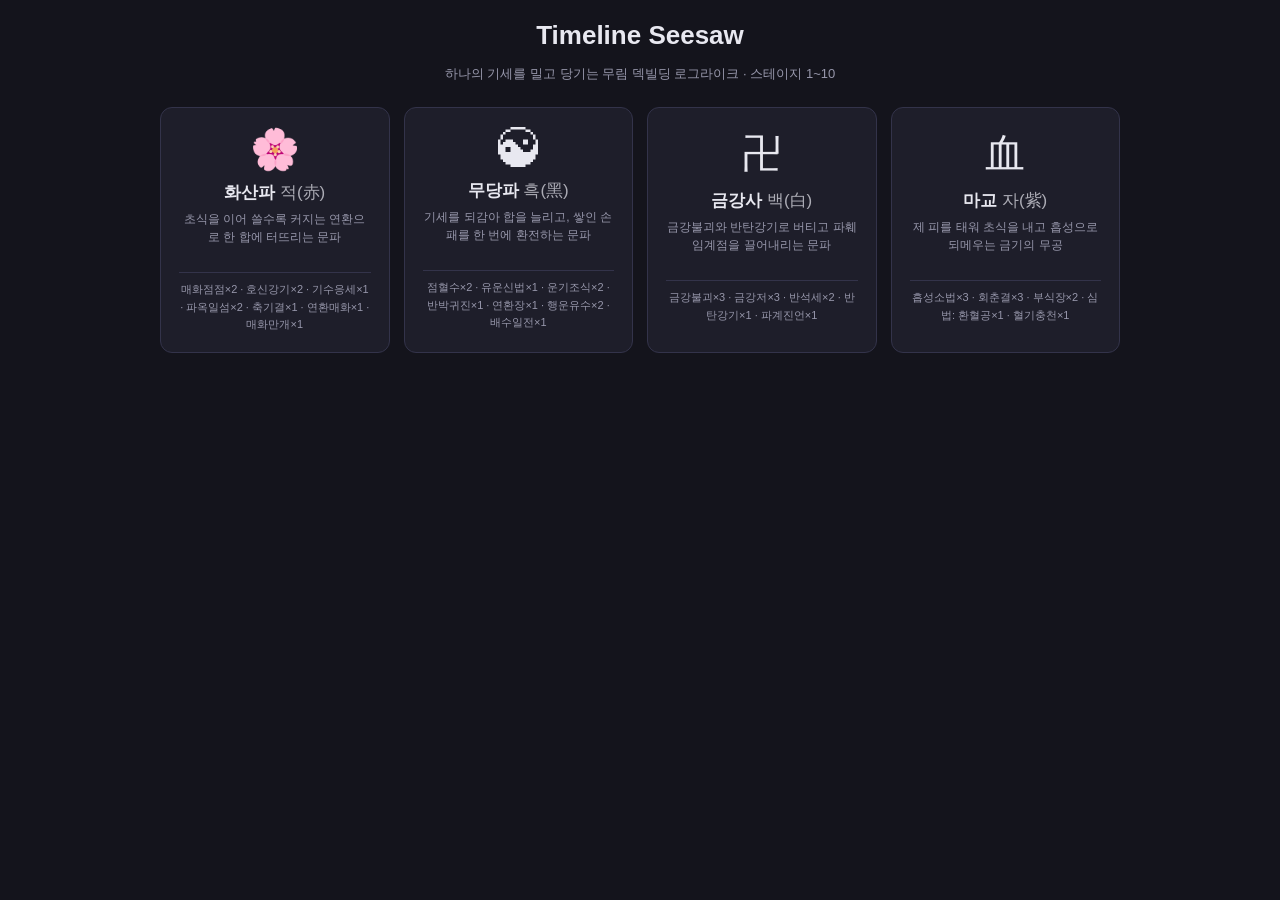
==== web-demo/index.html @ 9832339b "feat: 모바일에서 전투 화면이 한 화면에 들어오도록 375x812 실측으로 문서가 1302px이었다 — 한 화면보다 490px 넘쳤다. 전부 @media (max-width: " ====
<!doctype html>
<html lang="ko">
<head>
  <meta charset="UTF-8" />
  <meta name="viewport" content="width=device-width, initial-scale=1.0" />
  <title>Timeline Seesaw — Web Demo</title>
  <link rel="stylesheet" href="style.css" />
</head>
<body>
  <div id="app">

    <!-- ── 덱 선택 ───────────────────────────────────────────── -->
    <section class="screen" id="screen-select">
      <h1 class="title">Timeline Seesaw</h1>
      <p class="subtitle">하나의 기세를 밀고 당기는 무림 덱빌딩 로그라이크 · 스테이지 1~10</p>
      <div class="deck-grid" id="deck-grid"></div>
    </section>

    <!-- ── 신병이기 선택 ────────────────────────────────────── -->
    <section class="screen hidden" id="screen-weapon">
      <h2 class="title">신병이기(神兵利器)</h2>
      <p class="subtitle" id="weapon-sub"></p>
      <div class="weapon-grid" id="weapon-grid"></div>
      <div class="reward-actions">
        <button id="skip-weapon-btn" class="ghost-btn">맨손으로 나선다</button>
      </div>
    </section>

    <!-- ── 전투 ─────────────────────────────────────────────── -->
    <section class="screen hidden" id="screen-battle">
      <header class="battle-header">
        <div class="stage-info">
          <span class="stage-badge" id="stage-badge">STAGE 1</span>
          <span class="stage-name" id="stage-name"></span>
          <span class="node-echo" id="node-echo"></span>
        </div>
        <div class="header-right">
          <span class="turn-info"><span id="turn-count">1</span>합</span>
          <button id="restart-btn" class="ghost-btn">런 포기</button>
        </div>
      </header>

      <!-- 1:1 대전 무대 -->
      <div class="arena" id="arena">
        <div class="fighter player-side" id="player-fighter">
          <div class="fx-layer" id="player-fx"></div>
          <div class="avatar" id="player-avatar">🔥</div>
          <div class="fighter-name" id="player-name">플레이어</div>
          <div class="bar-wrap">
            <div class="bar-track"><div class="bar-fill hp player" id="player-hp-fill"></div></div>
            <div class="bar-text" id="player-hp-text">70 / 70</div>
          </div>
          <div class="weapon-strip" id="weapon-strip"></div>
          <div class="badges" id="player-badges"></div>
        </div>

        <div class="versus" id="versus">VS</div>

        <div class="fighter enemy-side" id="enemy-fighter">
          <div class="fx-layer" id="enemy-fx"></div>
          <div class="avatar" id="enemy-avatar">🗿</div>
          <div class="fighter-name" id="enemy-name">적</div>
          <div class="bar-wrap">
            <div class="bar-track"><div class="bar-fill hp enemy" id="boss-hp-fill"></div></div>
            <div class="bar-text" id="boss-hp-text">120 / 120</div>
          </div>
          <div class="badges" id="boss-badges"></div>
        </div>
      </div>

      <!-- 공유 기세 -->
      <section class="panel gauge-panel">
        <div class="gauge-track" id="gauge-track">
          <div class="gauge-cells" id="gauge-cells"></div>
          <div class="gauge-marker" id="gauge-marker"></div>
          <div class="memory-fx" id="memory-fx"></div>
        </div>
        <div class="intent-preview" id="intent-preview"></div>
        <div class="boss-skill-legend" id="boss-skill-legend"></div>
      </section>

      <section class="play-zone" id="play-zone">초식을 여기로 드래그해 사용 (클릭도 가능)</section>

      <div class="surge-meter" id="surge-meter"></div>

      <div class="combo-row">
        <span class="combo-label">연환</span>
        <div class="combo-dots" id="combo-dots"></div>
        <span class="combo-hint">초식 3장을 이으면 카드 1장 추가 드로우</span>
      </div>

      <section class="panel">
        <div class="hand-row" id="hand-row"></div>
      </section>

      <div class="controls-row">
        <div class="pile-counts" id="pile-counts"></div>
        <button id="draw-btn">숨 고르기 (기세 2 · 카드 1장)</button>
      </div>

      <details class="log-fold" id="log-fold">
        <summary class="log-summary"><span id="log-last">기록</span></summary>
        <section class="panel log-panel" id="log-panel"></section>
      </details>
    </section>

    <!-- ── 비무 전리품 ──────────────────────────────────────── -->
    <section class="screen hidden" id="screen-reward">
      <h2 class="title" id="reward-title">스테이지 클리어</h2>
      <p class="subtitle" id="reward-sub"></p>
      <h3 class="reward-heading" id="reward-heading">전리품 — 초식 하나를 거둡니다</h3>
      <div class="reward-grid" id="reward-grid"></div>
      <div class="reward-actions">
        <button id="skip-reward-btn" class="ghost-btn">거두지 않는다</button>
      </div>
    </section>

    <!-- ── 갈림길 ───────────────────────────────────────────── -->
    <section class="screen hidden" id="screen-crossroad">
      <h2 class="title">갈림길</h2>
      <p class="subtitle" id="crossroad-sub"></p>
      <div class="crossroad-grid" id="crossroad-grid"></div>
    </section>

    <!-- ── 걸음 안의 선택 ───────────────────────────────────── -->
    <section class="screen hidden" id="screen-node">
      <h2 class="title" id="node-title">걸음</h2>
      <p class="subtitle" id="node-sub"></p>
      <div class="node-body" id="node-body"></div>
    </section>

    <!-- ── 런 종료 ──────────────────────────────────────────── -->
    <section class="screen hidden" id="screen-result">
      <h2 class="title" id="result-title">런 종료</h2>
      <p class="subtitle" id="result-sub"></p>
      <button id="result-restart-btn" class="primary-btn">새 런 시작</button>
    </section>

  </div>

  <script src="data.js"></script>
  <script src="engine.js"></script>
  <script src="run.js"></script>
  <script src="ui.js"></script>
  <script>TS_UI.init();</script>
</body>
</html>
---- web-demo/style.css ----
:root {
  --bg: #14141c;
  --panel: #1e1e2a;
  --panel-border: #33334a;
  --text: #e8e8f0;
  --text-dim: #9797ab;
  --red: #e64d4d;
  --red-dim: #7a2c2c;
  --blue: #4d7de6;
  --green: #4de68a;
  --orange: #e69a4d;
  --danger: #ff4d4d;
  --break: #ffd24d;
  --gauge-p: #3a5fc4;
  --gauge-neutral: #55556b;
  --gauge-e-safe: #4d9be6;
  --gauge-e-engage: #e69a4d;
  --gauge-e-danger: #e64d4d;
  --gauge-e-break: #ffd24d;
}

* { box-sizing: border-box; }

body {
  margin: 0;
  background: var(--bg);
  color: var(--text);
  font-family: -apple-system, BlinkMacSystemFont, 'Segoe UI', sans-serif;
  min-height: 100vh;
  display: flex;
  justify-content: center;
  padding: 20px 12px;
}

#app { width: 100%; max-width: 960px; }
.screen { display: flex; flex-direction: column; gap: 14px; }
.screen.hidden { display: none; }

.title { font-size: 26px; margin: 0; text-align: center; }
.subtitle { margin: 0; text-align: center; color: var(--text-dim); font-size: 13px; }

.panel {
  background: var(--panel);
  border: 1px solid var(--panel-border);
  border-radius: 10px;
  padding: 14px 16px;
}

button {
  background: var(--panel); border: 1px solid var(--panel-border); color: var(--text);
  padding: 8px 14px; border-radius: 6px; cursor: pointer; font-size: 13px;
  font-family: inherit;
}
button:hover { border-color: var(--text-dim); }
.ghost-btn { background: transparent; color: var(--text-dim); }
.primary-btn {
  background: var(--red-dim); border-color: var(--red); font-size: 15px;
  padding: 12px 28px; align-self: center;
}

/* ── 덱 선택 ──────────────────────────────────────────────── */
.deck-grid { display: grid; grid-template-columns: repeat(auto-fit, minmax(200px, 1fr)); gap: 14px; margin-top: 10px; }
.deck-card {
  background: var(--panel); border: 1px solid var(--panel-border); border-radius: 12px;
  padding: 18px; cursor: pointer; text-align: center;
  transition: transform 0.15s ease, border-color 0.15s ease;
}
.deck-card:hover { transform: translateY(-4px); border-color: var(--text-dim); }
.deck-card .deck-icon { font-size: 40px; }
.deck-card .deck-name { font-size: 17px; font-weight: 700; margin: 8px 0 6px; }
.deck-card .deck-desc { font-size: 12px; color: var(--text-dim); line-height: 1.5; min-height: 54px; }
.deck-card .deck-list { font-size: 11px; color: var(--text-dim); border-top: 1px solid var(--panel-border); padding-top: 8px; margin-top: 8px; line-height: 1.6; }
.deck-card.RED:hover { border-color: var(--red); }
.deck-card.BLUE:hover { border-color: var(--blue); }
.deck-card.BLACK:hover { border-color: #8a8aa8; }
.deck-card.YELLOW:hover { border-color: var(--break); }

/* ── 전투 헤더 ────────────────────────────────────────────── */
.battle-header { display: flex; justify-content: space-between; align-items: center; }
.stage-info { display: flex; align-items: center; gap: 10px; }
.stage-badge {
  background: var(--red-dim); border: 1px solid var(--red); color: #fff;
  padding: 3px 10px; border-radius: 999px; font-size: 12px; font-weight: 700;
}
.stage-name { font-size: 14px; color: var(--text-dim); }
.header-right { display: flex; align-items: center; gap: 12px; }
.turn-info { font-size: 13px; color: var(--text-dim); }

/* ── 1:1 대전 무대 ────────────────────────────────────────── */
.arena {
  display: grid;
  grid-template-columns: 1fr auto 1fr;
  align-items: start;
  gap: 12px;
  background: linear-gradient(180deg, #1a1a26 0%, #15151f 100%);
  border: 1px solid var(--panel-border);
  border-radius: 12px;
  padding: 18px 16px;
  position: relative;
  overflow: hidden;
}
.fighter { position: relative; display: flex; flex-direction: column; align-items: center; gap: 8px; }
.fighter .avatar {
  font-size: 56px; line-height: 1;
  filter: drop-shadow(0 4px 10px rgba(0,0,0,0.5));
  transition: transform 0.12s ease;
}
.enemy-side .avatar { transform: scaleX(-1); }
.fighter-name { font-size: 14px; font-weight: 600; }
.versus { align-self: center; color: var(--text-dim); font-size: 15px; font-weight: 700; letter-spacing: 1px; }

.bar-wrap { width: 100%; max-width: 240px; }
.bar-track {
  height: 14px; background: #0e0e15; border: 1px solid var(--panel-border);
  border-radius: 7px; overflow: hidden;
}
.bar-fill { height: 100%; transition: width 0.35s ease; }
.bar-fill.player { background: linear-gradient(90deg, #2c7a4d, #4de68a); }
.bar-fill.enemy { background: linear-gradient(90deg, #7a2c2c, #e64d4d); }
.bar-text { text-align: center; font-size: 12px; color: var(--text-dim); margin-top: 3px; font-variant-numeric: tabular-nums; }

/* 공격 모션 */
@keyframes lungeRight { 0% { transform: translateX(0); } 35% { transform: translateX(26px) scale(1.08); } 100% { transform: translateX(0); } }
@keyframes lungeLeft  { 0% { transform: scaleX(-1) translateX(0); } 35% { transform: scaleX(-1) translateX(26px) scale(1.08); } 100% { transform: scaleX(-1) translateX(0); } }
@keyframes shakeHit   { 0%,100% { transform: translateX(0); } 20% { transform: translateX(-7px); } 40% { transform: translateX(6px); } 60% { transform: translateX(-4px); } 80% { transform: translateX(3px); } }
@keyframes shakeHitFlip { 0%,100% { transform: scaleX(-1) translateX(0); } 20% { transform: scaleX(-1) translateX(-7px); } 40% { transform: scaleX(-1) translateX(6px); } 60% { transform: scaleX(-1) translateX(-4px); } 80% { transform: scaleX(-1) translateX(3px); } }
@keyframes buffPulse  { 0%,100% { transform: scale(1); filter: drop-shadow(0 4px 10px rgba(0,0,0,0.5)); } 50% { transform: scale(1.14); filter: drop-shadow(0 0 18px var(--orange)); } }
@keyframes buffPulseFlip { 0%,100% { transform: scaleX(-1) scale(1); } 50% { transform: scaleX(-1) scale(1.14); filter: drop-shadow(0 0 18px var(--orange)); } }

.player-side .avatar.attacking { animation: lungeRight 0.42s ease; }
.enemy-side  .avatar.attacking { animation: lungeLeft 0.42s ease; }
.player-side .avatar.hit { animation: shakeHit 0.4s ease; }
.enemy-side  .avatar.hit { animation: shakeHitFlip 0.4s ease; }
.player-side .avatar.buffing { animation: buffPulse 0.6s ease; }
.enemy-side  .avatar.buffing { animation: buffPulseFlip 0.6s ease; }

/* 피해/회복 숫자 */
.fx-layer { position: absolute; inset: 0; pointer-events: none; z-index: 5; }
@keyframes floatUp { 0% { opacity: 0; transform: translate(-50%, 10px) scale(0.8); } 20% { opacity: 1; transform: translate(-50%, -4px) scale(1.1); } 100% { opacity: 0; transform: translate(-50%, -46px) scale(1); } }
.float-num {
  position: absolute; left: 50%; top: 26px;
  font-size: 24px; font-weight: 800; white-space: nowrap;
  animation: floatUp 1s ease forwards;
  text-shadow: 0 2px 6px rgba(0,0,0,0.8);
}
.float-num.dmg { color: var(--danger); }
.float-num.heal { color: var(--green); }
.float-num.skill { font-size: 13px; top: 2px; color: var(--orange); font-weight: 700; }

/* BREAK 연출 */
@keyframes breakFlash { 0% { opacity: 0; } 25% { opacity: 1; } 100% { opacity: 0; } }
.break-flash {
  position: absolute; inset: 0; z-index: 6; pointer-events: none;
  background: radial-gradient(circle at 50% 50%, rgba(255,210,77,0.55), transparent 65%);
  animation: breakFlash 0.75s ease forwards;
  display: flex; align-items: center; justify-content: center;
  font-size: 34px; font-weight: 900; color: var(--break); letter-spacing: 3px;
  text-shadow: 0 0 18px rgba(255,210,77,0.9);
}

/* ── 게이지 ───────────────────────────────────────────────── */
.gauge-panel { display: flex; flex-direction: column; gap: 10px; }
.gauge-track { position: relative; height: 36px; }
.gauge-cells {
  height: 100%; border-radius: 8px; overflow: hidden; display: flex;
  border: 1px solid var(--panel-border);
}
.gauge-cell {
  flex: 1; display: flex; align-items: center; justify-content: center;
  font-size: 10px; color: rgba(255,255,255,0.55);
  border-right: 1px solid rgba(0,0,0,0.25);
}
.gauge-cell:last-child { border-right: none; }
.gauge-cell.p { background: var(--gauge-p); }
.gauge-cell.neutral { background: var(--gauge-neutral); }
.gauge-cell.e-safe { background: var(--gauge-e-safe); }
.gauge-cell.e-engage { background: var(--gauge-e-engage); }
.gauge-cell.e-danger { background: var(--gauge-e-danger); }
.gauge-cell.e-break { background: var(--gauge-e-break); color: #201a00; font-weight: 700; }

.gauge-marker {
  position: absolute; top: -4px; width: 22px; height: 44px; margin-left: -11px;
  transition: left 0.4s cubic-bezier(0.22, 1, 0.36, 1);
  display: flex; align-items: center; justify-content: center; pointer-events: none;
  z-index: 3;
}
.gauge-marker::after {
  content: ''; width: 0; height: 0;
  border-left: 9px solid transparent; border-right: 9px solid transparent;
  border-top: 14px solid #fff;
  filter: drop-shadow(0 0 4px rgba(0,0,0,0.6));
}

/* 메모리가 떨어지는 연출 */
.memory-fx { position: absolute; inset: -30px 0 -10px; pointer-events: none; z-index: 2; overflow: visible; }
@keyframes memoryDrop {
  0%   { opacity: 0; transform: translate(-50%, -34px) scale(0.6); }
  25%  { opacity: 1; transform: translate(-50%, -20px) scale(1); }
  100% { opacity: 0; transform: translate(-50%, 16px) scale(0.75); }
}
.memory-orb {
  position: absolute; top: 0; width: 12px; height: 12px; border-radius: 50%;
  background: radial-gradient(circle at 35% 30%, #fff, var(--break) 55%, #a8791a);
  box-shadow: 0 0 12px rgba(255,210,77,0.85);
  animation: memoryDrop 0.75s ease forwards;
}

.intent-preview {
  font-size: 13px; padding: 8px 10px; border-radius: 6px;
  background: #14141f; border: 1px solid var(--panel-border);
}
.intent-preview.safe { color: var(--text-dim); }
.intent-preview.charge { color: var(--gauge-e-safe); }
.intent-preview.engage { color: var(--gauge-e-engage); }
.intent-preview.danger { color: var(--gauge-e-danger); }
.intent-preview.break { color: var(--break); font-weight: 700; }
.intent-preview.stunned { color: var(--text-dim); font-style: italic; }

.boss-skill-legend {
  padding-top: 8px; border-top: 1px solid var(--panel-border);
  display: flex; flex-wrap: wrap; gap: 4px 14px;
  font-size: 11px; color: var(--text-dim);
}
.boss-skill-row.locked { color: var(--danger); }

/* ── 배지 ─────────────────────────────────────────────────── */
.badges { display: flex; gap: 5px; flex-wrap: wrap; justify-content: center; }
.badge {
  font-size: 11px; padding: 2px 8px; border-radius: 999px;
  border: 1px solid var(--panel-border); color: var(--text-dim);
}
.badge.active.block { color: var(--blue); border-color: var(--blue); }
.badge.active.power { color: var(--orange); border-color: var(--orange); }
.badge.active.stun { color: var(--break); border-color: var(--break); }
.badge.active.weaken { color: var(--text-dim); border-color: var(--text-dim); background: #2a2a38; }
.badge.active.vulnerable { color: var(--danger); border-color: var(--danger); background: #3a1a1a; }

/* ── 콤보 / 손패 ──────────────────────────────────────────── */
.combo-row { display: flex; align-items: center; gap: 10px; font-size: 12px; color: var(--text-dim); }
.combo-label { font-weight: 600; color: var(--text); }
.combo-dots { display: flex; gap: 5px; }
.combo-dot {
  width: 12px; height: 12px; border-radius: 50%;
  border: 1px solid var(--panel-border); background: #0e0e15;
  transition: background 0.2s ease, border-color 0.2s ease;
}
.combo-dot.filled { background: var(--break); border-color: var(--break); }

.hand-row { display: flex; gap: 10px; flex-wrap: wrap; min-height: 132px; }
.card {
  width: 108px; height: 142px;
  background: linear-gradient(160deg, #2a1414, #1a1010);
  border: 1px solid var(--red-dim); border-radius: 10px; padding: 8px;
  display: flex; flex-direction: column; justify-content: space-between;
  cursor: grab; user-select: none;
  transition: transform 0.15s ease, box-shadow 0.15s ease;
}
.card:hover { transform: translateY(-6px); box-shadow: 0 8px 16px rgba(0,0,0,0.4); border-color: var(--red); }
.card.dragging { opacity: 0.4; }
.card.upgraded { border-color: var(--break); }
.card.BLUE { background: linear-gradient(160deg, #14202a, #101720); border-color: #2c4a7a; }
.card.BLUE:hover { border-color: var(--blue); }
.card.BLACK { background: linear-gradient(160deg, #1c1c22, #131317); border-color: #4a4a5a; }
.card.BLACK:hover { border-color: #9a9ab0; }
.card.YELLOW { background: linear-gradient(160deg, #2a2614, #1a1810); border-color: #7a6a2c; }
.card.YELLOW:hover { border-color: var(--break); }

.card-cost {
  align-self: flex-start; width: 22px; height: 22px; border-radius: 50%;
  background: var(--red); color: #fff; font-weight: 700; font-size: 12px;
  display: flex; align-items: center; justify-content: center;
}
.card.BLUE .card-cost { background: var(--blue); }
.card.BLACK .card-cost { background: #6a6a80; }
.card.YELLOW .card-cost { background: #b89a2c; }
.card-name { font-size: 13px; font-weight: 600; }
.card-desc { font-size: 10.5px; color: var(--text-dim); line-height: 1.3; }

.play-zone {
  border: 2px dashed var(--panel-border); border-radius: 10px; padding: 14px;
  text-align: center; color: var(--text-dim); font-size: 13px;
  transition: border-color 0.15s ease, color 0.15s ease, background 0.15s ease;
}
.play-zone.drag-over { border-color: var(--red); color: var(--red); background: rgba(230,77,77,0.08); }

.controls-row { display: flex; justify-content: space-between; align-items: center; }
.pile-counts { font-size: 12px; color: var(--text-dim); }

.log-panel {
  height: 130px; overflow-y: auto; font-size: 12px; color: var(--text-dim);
  display: flex; flex-direction: column; gap: 3px;
}
.log-panel div:last-child { color: var(--text); }

/* ── 보상 / 결과 ──────────────────────────────────────────── */
.reward-heading { font-size: 14px; margin: 8px 0 0; color: var(--text); }
.reward-grid { display: grid; grid-template-columns: repeat(auto-fit, minmax(150px, 1fr)); gap: 12px; }
.reward-card {
  background: var(--panel); border: 1px solid var(--panel-border); border-radius: 10px;
  padding: 14px; cursor: pointer; transition: transform 0.15s ease, border-color 0.15s ease;
}
.reward-card:hover { transform: translateY(-4px); border-color: var(--break); }
.reward-card .rc-name { font-weight: 700; font-size: 14px; margin-bottom: 6px; }
.reward-card .rc-cost { font-size: 11px; color: var(--orange); }
.reward-card .rc-desc { font-size: 12px; color: var(--text-dim); line-height: 1.4; margin-top: 6px; }

.upgrade-grid { display: flex; flex-wrap: wrap; gap: 8px; }
.upgrade-chip {
  background: var(--panel); border: 1px solid var(--panel-border); border-radius: 999px;
  padding: 6px 14px; font-size: 12px; cursor: pointer;
}
.upgrade-chip:hover { border-color: var(--break); color: var(--break); }
.reward-actions { display: flex; justify-content: center; margin-top: 6px; }
.empty-note { font-size: 12px; color: var(--text-dim); }

/* 적 개성(파훼 임계점 · 클로저 성격) 표시 — gdd/10 10-1 */
.boss-style-row {
  display: flex; flex-direction: column; gap: 2px;
  padding: 6px 8px; margin-bottom: 6px;
  border-radius: 6px;
  background: rgba(255, 255, 255, 0.06);
  border-left: 3px solid #c9a227;
  font-size: 12px;
}
.boss-style-hint { opacity: 0.72; font-size: 11px; }
.deck-color { opacity: 0.7; font-weight: 400; }

/* 몰아치기 — 한 합에 지불한 총 틈 / 파훼 임계점 (gdd/02 2-1) */
.surge-meter {
  display: flex; align-items: center; gap: 8px; flex-wrap: wrap;
  padding: 6px 10px; margin: 8px 0;
  border-radius: 6px;
  background: rgba(255, 255, 255, 0.05);
  font-size: 12px;
}
.surge-label { font-weight: 600; opacity: 0.85; }
.surge-bar {
  position: relative; flex: 0 0 160px; height: 8px;
  border-radius: 4px; overflow: hidden;
  background: rgba(255, 255, 255, 0.12);
}
.surge-fill {
  position: absolute; inset: 0 auto 0 0;
  background: linear-gradient(90deg, #c9a227, #e2574c);
  transition: width 160ms ease;
}
.surge-num { font-variant-numeric: tabular-nums; opacity: 0.9; }
.surge-hint { opacity: 0.6; font-size: 11px; }
.surge-meter.ready { background: rgba(226, 87, 76, 0.18); }
.surge-meter.ready .surge-hint { opacity: 0.95; color: #ffb3ad; }

/* 강화 선택 — 설명과 함께 무엇이 어떻게 강해지는지 (text.js가 생성) */
.upgrade-chip {
  display: flex; flex-direction: column; gap: 6px;
  padding: 10px 12px; border-radius: 8px; cursor: pointer;
  background: rgba(255, 255, 255, 0.05);
  border: 1px solid rgba(255, 255, 255, 0.12);
  transition: background 120ms ease, border-color 120ms ease;
}
.upgrade-chip:hover { background: rgba(201, 162, 39, 0.16); border-color: #c9a227; }
.uc-head { display: flex; align-items: baseline; justify-content: space-between; gap: 8px; }
.uc-name { font-weight: 600; }
.uc-cost { font-size: 11px; opacity: 0.7; white-space: nowrap; }
.uc-desc { font-size: 12px; opacity: 0.8; line-height: 1.45; }
.uc-diff { display: flex; flex-wrap: wrap; gap: 6px; }
.uc-row {
  font-size: 11px; padding: 2px 7px; border-radius: 999px;
  background: rgba(201, 162, 39, 0.18); color: #f0d98a;
  font-variant-numeric: tabular-nums;
}
.uc-row b { font-weight: 600; opacity: 0.85; margin-right: 3px; }
.uc-row i { font-style: normal; opacity: 0.65; margin: 0 2px; }

/* ── 갈림길 (gdd/13-crossroads.md) ─────────────────────────── */
.crossroad-grid { display: grid; grid-template-columns: repeat(auto-fit, minmax(200px, 1fr)); gap: 14px; }

.intel-strip {
  grid-column: 1 / -1;
  display: flex; flex-wrap: wrap; align-items: center; gap: 10px;
  padding: 10px 14px; border-radius: 8px;
  background: rgba(77, 155, 230, 0.10);
  border: 1px solid rgba(77, 155, 230, 0.28);
  font-size: 12px;
}
.intel-label {
  font-size: 11px; letter-spacing: 0.08em; color: var(--gauge-e-safe);
  text-transform: uppercase; font-weight: 700;
}
.intel-item { color: var(--text-dim); }
.intel-item b { color: var(--text); font-weight: 600; }

.crossroad-card {
  display: flex; flex-direction: column; gap: 8px;
  background: var(--panel); border: 1px solid var(--panel-border); border-radius: 12px;
  padding: 18px 16px; cursor: pointer; text-align: center;
  transition: transform 0.15s ease, border-color 0.15s ease, background 0.15s ease;
}
.crossroad-card:hover { transform: translateY(-4px); border-color: var(--break); }
.crossroad-card .cr-icon { font-size: 30px; line-height: 1; }
.crossroad-card .cr-name { font-weight: 700; font-size: 15px; }
.crossroad-card .cr-blurb { font-size: 12px; color: var(--text-dim); line-height: 1.5; }
.crossroad-card .cr-detail {
  margin-top: auto; padding-top: 8px; font-size: 11px; line-height: 1.5;
  color: var(--orange); border-top: 1px dashed var(--panel-border);
}
/* 비무대회만 다르게 보여야 한다 — 유일하게 죽을 수 있는 걸음이다 */
.crossroad-card.node-elite { border-color: var(--red-dim); }
.crossroad-card.node-elite:hover { border-color: var(--danger); }
.crossroad-card.node-elite .cr-detail { color: var(--danger); }
.crossroad-card.node-fortune .cr-detail { color: var(--break); }

/* ── 걸음 안의 선택 ────────────────────────────────────────── */
.node-body { display: flex; flex-direction: column; gap: 10px; }
.node-grid { display: grid; grid-template-columns: repeat(auto-fit, minmax(190px, 1fr)); gap: 10px; }
.node-option {
  display: flex; flex-direction: column; gap: 6px;
  padding: 12px 14px; border-radius: 10px; cursor: pointer;
  background: var(--panel); border: 1px solid var(--panel-border);
  transition: transform 0.15s ease, border-color 0.15s ease;
}
.node-option:hover { transform: translateY(-3px); border-color: var(--break); }
.node-option.disabled { opacity: 0.4; cursor: default; }
.node-option.disabled:hover { transform: none; border-color: var(--panel-border); }
.node-option .no-head { display: flex; align-items: baseline; justify-content: space-between; gap: 8px; }
.node-option .no-name { font-weight: 700; font-size: 14px; }
.node-option .no-tag {
  font-size: 10px; padding: 2px 7px; border-radius: 999px; white-space: nowrap;
  background: rgba(255, 255, 255, 0.08); color: var(--text-dim);
}
.node-option .no-cost { font-size: 11px; color: var(--orange); }
.node-option .no-desc { font-size: 12px; color: var(--text-dim); line-height: 1.5; }

/* 직전 걸음의 결과 — 전투 머리에 한 줄 */
.node-echo {
  font-size: 11px; color: var(--green);
  padding: 2px 8px; border-radius: 999px;
  background: rgba(77, 230, 138, 0.10);
}
.node-echo.hidden { display: none; }

/* ── 신병이기 (gdd/14-weapons.md) ──────────────────────────── */
.weapon-grid { display: grid; grid-template-columns: repeat(auto-fit, minmax(180px, 1fr)); gap: 12px; }
.weapon-card {
  display: flex; flex-direction: column; gap: 6px; text-align: center;
  background: var(--panel); border: 1px solid var(--panel-border); border-radius: 12px;
  padding: 16px 14px; cursor: pointer;
  transition: transform 0.15s ease, border-color 0.15s ease;
}
.weapon-card:hover { transform: translateY(-4px); border-color: var(--break); }
.weapon-card .wc-icon { font-size: 28px; line-height: 1; }
.weapon-card .wc-name { font-weight: 700; font-size: 15px; }
.weapon-card .wc-hands { font-size: 11px; color: var(--text-dim); }
.weapon-card .wc-rule {
  font-size: 12px; line-height: 1.5; color: var(--break);
  border-top: 1px dashed var(--panel-border); padding-top: 8px; margin-top: 2px;
}
.weapon-card .wc-flavor { font-size: 11px; color: var(--text-dim); font-style: italic; }

.weapon-strip { display: flex; flex-wrap: wrap; gap: 4px; justify-content: center; margin-top: 4px; }
.weapon-chip {
  font-size: 10px; padding: 2px 8px; border-radius: 999px; cursor: help;
  background: rgba(255, 210, 77, 0.12); border: 1px solid rgba(255, 210, 77, 0.3);
  color: var(--break);
}

/* 유물 — 무기와 층이 달라 색을 나눈다 (gdd/15-relics.md) */
.relic-chip {
  font-size: 10px; padding: 2px 8px; border-radius: 999px; cursor: help;
  background: rgba(77, 155, 230, 0.12); border: 1px solid rgba(77, 155, 230, 0.35);
  color: var(--gauge-e-safe);
}
.relic-chip.spent { opacity: 0.45; text-decoration: line-through; }

.crossroad-card.node-tomb { border-color: rgba(77, 155, 230, 0.3); }
.crossroad-card.node-tomb .cr-detail { color: var(--gauge-e-safe); }

/* ══════════════════════════════════════════════════════════════
   모바일 (≤480px)
   실측: 375x812에서 문서가 1302px — 한 화면보다 490px 넘쳤다.
   가장 큰 원인은 손패였다. .hand-row가 flex-wrap이라 카드가 늘수록
   세로로 무한정 자란다(4장 2줄 294px, 7장이면 3줄 440px). 흑(무당)처럼
   패가 쌓이는 문파에서 특히 심하다.
   ══════════════════════════════════════════════════════════════ */
@media (max-width: 480px) {
  body { padding: 10px 8px; }
  .screen { gap: 8px; }
  .panel { padding: 10px; }

  /* ① 손패는 한 줄에 고정하고 가로로 넘긴다 — 장수와 무관하게 높이가
     일정해지는 것이 핵심이다. 잘린 카드가 살짝 보이게 두어 더 있다는
     것을 알린다. */
  .hand-row {
    flex-wrap: nowrap;
    overflow-x: auto;
    overflow-y: hidden;
    min-height: 0;
    gap: 6px;
    padding-bottom: 4px;
    scroll-snap-type: x proximity;
    -webkit-overflow-scrolling: touch;
  }
  .hand-row::-webkit-scrollbar { height: 3px; }
  .hand-row::-webkit-scrollbar-thumb { background: var(--panel-border); border-radius: 3px; }
  .card {
    width: 84px; height: 96px;
    flex: 0 0 auto;
    padding: 6px;
    scroll-snap-align: start;
  }
  .card-cost { width: 18px; height: 18px; font-size: 11px; }
  .card-name { font-size: 11.5px; line-height: 1.25; }
  .card-desc {
    font-size: 9.5px; line-height: 1.25;
    /* 좁은 카드에서 설명이 넘치면 카드가 아니라 줄이 깨진다 */
    overflow: hidden;
    display: -webkit-box;
    -webkit-line-clamp: 3;
    -webkit-box-orient: vertical;
  }
  /* 손가락에는 hover가 없다 — 뜬 채로 남아 겹쳐 보인다 */
  .card:hover { transform: none; box-shadow: none; }

  /* ④ 죽은 공간 정리.
     드롭존은 모바일에서 통째로 무의미하다 — HTML5 드래그 앤 드롭은
     터치에서 동작하지 않으므로 "드래그해 사용"은 되지도 않는 안내이고,
     49px을 차지한다. 탭으로 내는 길은 그대로 열려 있다. */
  .play-zone { display: none; }

  /* 힌트 문구는 규칙을 처음 배울 때만 필요하다. 매 합 읽는 정보(연환
     점, 몰아치기 수치)는 남기고 설명문만 접는다. */
  .combo-hint, .surge-hint { display: none; }
  .combo-row { gap: 8px; font-size: 11px; }
  .surge-meter { margin: 0; padding: 5px 8px; }

  /* 무대는 아바타를 줄이고 여백을 좁힌다 */
  .arena { gap: 8px; padding: 10px; }
  .fighter .avatar { font-size: 34px; }
  .fighter-name { font-size: 12px; }
}

/* ③ 접이식 참고 정보 (적 초식 목록 · 기록).
   좁은 화면에서만 접힌다 — ui.js의 foldOpen()이 폭을 보고 정한다.
   CSS로는 details의 open을 건드릴 수 없다. */
.skill-fold, .log-fold { border: none; }
.skill-fold > summary, .log-summary {
  cursor: pointer; list-style: none;
  font-size: 11px; color: var(--text-dim);
  padding: 4px 0;
}
.skill-fold > summary::-webkit-details-marker,
.log-summary::-webkit-details-marker { display: none; }
.skill-fold > summary::before, .log-summary::before {
  content: '▸ '; display: inline-block; transition: transform 0.15s ease;
}
.skill-fold[open] > summary::before, .log-fold[open] .log-summary::before {
  content: '▾ ';
}
.skill-fold > summary:hover, .log-summary:hover { color: var(--text); }
/* 접혔을 때 마지막 한 줄은 잘라서라도 보여준다 */
.log-summary {
  white-space: nowrap; overflow: hidden; text-overflow: ellipsis;
}
.log-fold[open] .log-summary { color: var(--text); }

/* ② 좁은 화면의 두 단계 탭 — 고른 카드만 펼쳐서 크게 보여준다.
   고르는 것과 내는 것을 나누면 오터치로 초식이 나가는 일이 줄고,
   작아진 카드에서 못 읽던 설명을 이때 다 보여줄 수 있다. */
@media (max-width: 480px) {
  .card.selected {
    width: 132px; height: auto; min-height: 96px;
    border-color: var(--break);
    box-shadow: 0 0 0 2px rgba(255, 210, 77, 0.35);
    z-index: 2;
  }
  .card.selected .card-name { font-size: 13px; }
  .card.selected .card-desc {
    font-size: 11px;
    -webkit-line-clamp: unset; /* 고른 카드는 설명을 자르지 않는다 */
    display: block; overflow: visible;
  }
  .card.selected::after {
    content: '한 번 더 눌러 사용';
    display: block; margin-top: 6px; padding-top: 5px;
    border-top: 1px dashed rgba(255, 210, 77, 0.4);
    font-size: 10px; color: var(--break); text-align: center;
  }
}
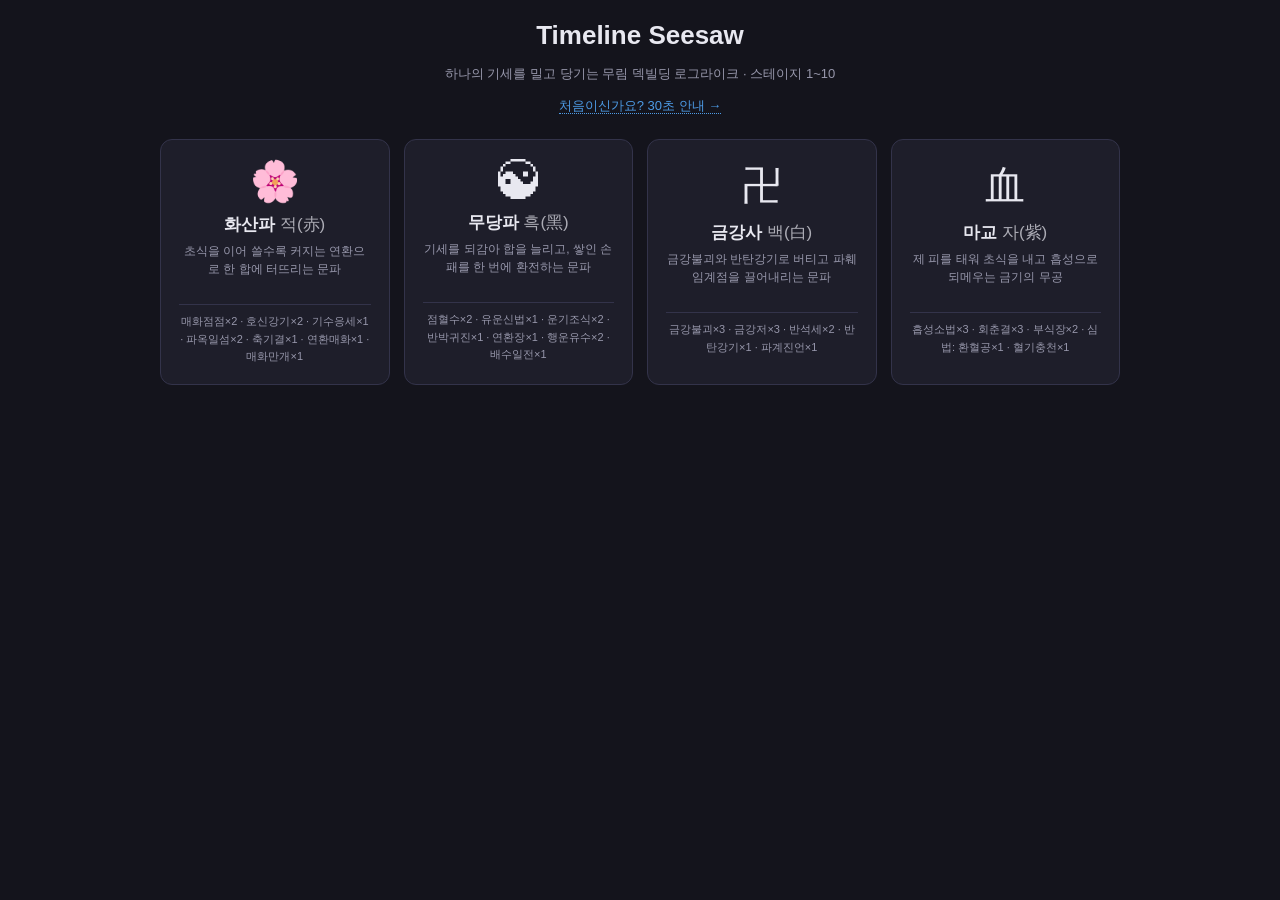
==== commit 448010dc: "feat: 안내 페이지 guide.html (C) 링크를 받아 처음 여는 사람을 위한 한 장. 시작 화면에 "처음이신가요? 30초 안내"로 걸었다.  화면 예시는 스크린샷이 아니라" ====
--- a/web-demo/index.html
+++ b/web-demo/index.html
@@ -13,6 +13,7 @@
     <section class="screen" id="screen-select">
       <h1 class="title">Timeline Seesaw</h1>
       <p class="subtitle">하나의 기세를 밀고 당기는 무림 덱빌딩 로그라이크 · 스테이지 1~10</p>
+      <p class="subtitle"><a class="guide-link" href="guide.html">처음이신가요? 30초 안내 →</a></p>
       <div class="deck-grid" id="deck-grid"></div>
     </section>
 
@@ -36,6 +37,7 @@
         </div>
         <div class="header-right">
           <span class="turn-info"><span id="turn-count">1</span>합</span>
+          <button id="rules-btn" class="ghost-btn">규칙 ?</button>
           <button id="restart-btn" class="ghost-btn">런 포기</button>
         </div>
       </header>
@@ -75,6 +77,7 @@
           <div class="gauge-marker" id="gauge-marker"></div>
           <div class="memory-fx" id="memory-fx"></div>
         </div>
+        <div class="gauge-caption" id="gauge-caption"></div>
         <div class="intent-preview" id="intent-preview"></div>
         <div class="boss-skill-legend" id="boss-skill-legend"></div>
       </section>
@@ -136,6 +139,16 @@
       <button id="result-restart-btn" class="primary-btn">새 런 시작</button>
     </section>
 
+    <!-- ── 규칙 창 ──────────────────────────────────────────── -->
+    <!-- 화면들 밖에 둔다 — screen 안에 넣으면 showScreen이 같이 숨긴다. -->
+    <div class="rules-overlay hidden" id="rules-overlay">
+      <div class="rules-box">
+        <h3 class="rules-title">규칙은 두 개뿐입니다</h3>
+        <div class="rules-body" id="rules-body"></div>
+        <button class="primary-btn" id="rules-close">알겠습니다</button>
+      </div>
+    </div>
+
   </div>
 
   <script src="data.js"></script>
--- a/web-demo/style.css
+++ b/web-demo/style.css
@@ -323,6 +323,14 @@
   font-size: 12px;
 }
 .boss-style-hint { opacity: 0.72; font-size: 11px; }
+
+/* 기세 축 아래 한 줄 — 규칙과 "지금 쓸 수 있는 틈"을 같이 말한다 */
+.gauge-caption {
+  margin-top: 6px;
+  font-size: 11.5px; line-height: 1.35;
+  color: var(--text-dim);
+  text-align: center;
+}
 .deck-color { opacity: 0.7; font-weight: 400; }
 
 /* 몰아치기 — 한 합에 지불한 총 틈 / 파훼 임계점 (gdd/02 2-1) */
@@ -347,7 +355,9 @@
 .surge-num { font-variant-numeric: tabular-nums; opacity: 0.9; }
 .surge-hint { opacity: 0.6; font-size: 11px; }
 .surge-meter.ready { background: rgba(226, 87, 76, 0.18); }
-.surge-meter.ready .surge-hint { opacity: 0.95; color: #ffb3ad; }
+/* 규칙 설명(.surge-hint)과 달리 이건 지금의 상태다 — 어느 폭에서도 숨기지
+   않는다. 파훼가 걸렸는지 모르면 선을 넘길지 말지 정할 수 없다. */
+.surge-ready { font-size: 11px; font-weight: 600; color: #ffb3ad; }
 
 /* 강화 선택 — 설명과 함께 무엇이 어떻게 강해지는지 (text.js가 생성) */
 .upgrade-chip {
@@ -527,8 +537,14 @@
   .play-zone { display: none; }
 
   /* 힌트 문구는 규칙을 처음 배울 때만 필요하다. 매 합 읽는 정보(연환
-     점, 몰아치기 수치)는 남기고 설명문만 접는다. */
+     점, 몰아치기 수치)는 남기고 설명문만 접는다. 설명은 헤더의 "규칙 ?"
+     창에 그대로 있다 — 예전에는 여기서 숨기고 대신 볼 곳이 없었다.
+     .surge-ready(파훼 걸림)는 설명이 아니라 상태라 여기 없다. */
   .combo-hint, .surge-hint { display: none; }
+  /* 아래 몰아치기 바와 같은 숫자를 두 번 말하던 줄. 이 한 줄을 접어
+     기세 캡션의 높이를 만든다 (한 화면 유지). */
+  .boss-style-surge { display: none; }
+  .gauge-caption { margin-top: 4px; font-size: 11px; }
   .combo-row { gap: 8px; font-size: 11px; }
   .surge-meter { margin: 0; padding: 5px 8px; }
 
@@ -585,3 +601,52 @@
     font-size: 10px; color: var(--break); text-align: center;
   }
 }
+
+/* ── 규칙 창 ─────────────────────────────────────────────────────
+   헤더의 "규칙 ?"로 연다. 화면 높이를 한 픽셀도 쓰지 않는 게 목적이다 —
+   좁은 화면에서 설명문을 접은 대신, 볼 곳은 항상 한 번의 탭 거리에 있다. */
+.rules-overlay {
+  position: fixed; inset: 0; z-index: 60;
+  display: flex; align-items: center; justify-content: center;
+  padding: 16px;
+  background: rgba(10, 10, 16, 0.78);
+  backdrop-filter: blur(2px);
+}
+/* .hidden 단독 규칙은 없고(.screen.hidden만 있다), 있더라도 위의
+   display:flex와 명시도가 같아 뒤에 온 쪽이 이긴다. 실제로 규칙 창이
+   처음부터 열린 채로 떴다. */
+.rules-overlay.hidden { display: none; }
+.rules-box {
+  width: 100%; max-width: 520px;
+  /* 좁은 화면에서 12px이 모자라 안쪽 스크롤이 생겼다. 12px만 잘리면
+     잘린 것이 보이지 않아 "규칙은 이것뿐"이라고 읽힌다. */
+  max-height: 92vh; overflow-y: auto;
+  padding: 18px 20px 16px;
+  border-radius: 12px;
+  background: var(--panel);
+  border: 1px solid var(--panel-border);
+  box-shadow: 0 18px 48px rgba(0, 0, 0, 0.5);
+}
+.rules-title { margin: 0 0 12px; font-size: 17px; }
+.rules-sec {
+  display: flex; align-items: center; gap: 7px;
+  margin: 16px 0 6px; font-size: 13.5px; color: var(--break);
+}
+.rules-sec:first-child { margin-top: 0; }
+.rules-num {
+  flex: 0 0 auto;
+  width: 19px; height: 19px; border-radius: 50%;
+  display: inline-flex; align-items: center; justify-content: center;
+  font-size: 11px; color: var(--bg); background: var(--break);
+}
+.rules-line {
+  margin: 0 0 5px; padding-left: 2px;
+  font-size: 12.5px; line-height: 1.55; color: var(--text-dim);
+}
+.rules-line b { color: var(--text); font-weight: 600; }
+.rules-box .primary-btn { width: 100%; margin-top: 14px; }
+
+/* 안내 페이지로 가는 길. 시작 화면에만 둔다 — 전투 중에는 헤더의
+   "규칙 ?"이 같은 일을 하고, 화면을 떠나게 만들 이유가 없다. */
+.guide-link { color: var(--gauge-e-safe); text-decoration: none; border-bottom: 1px dotted; }
+.guide-link:hover { color: var(--text); }
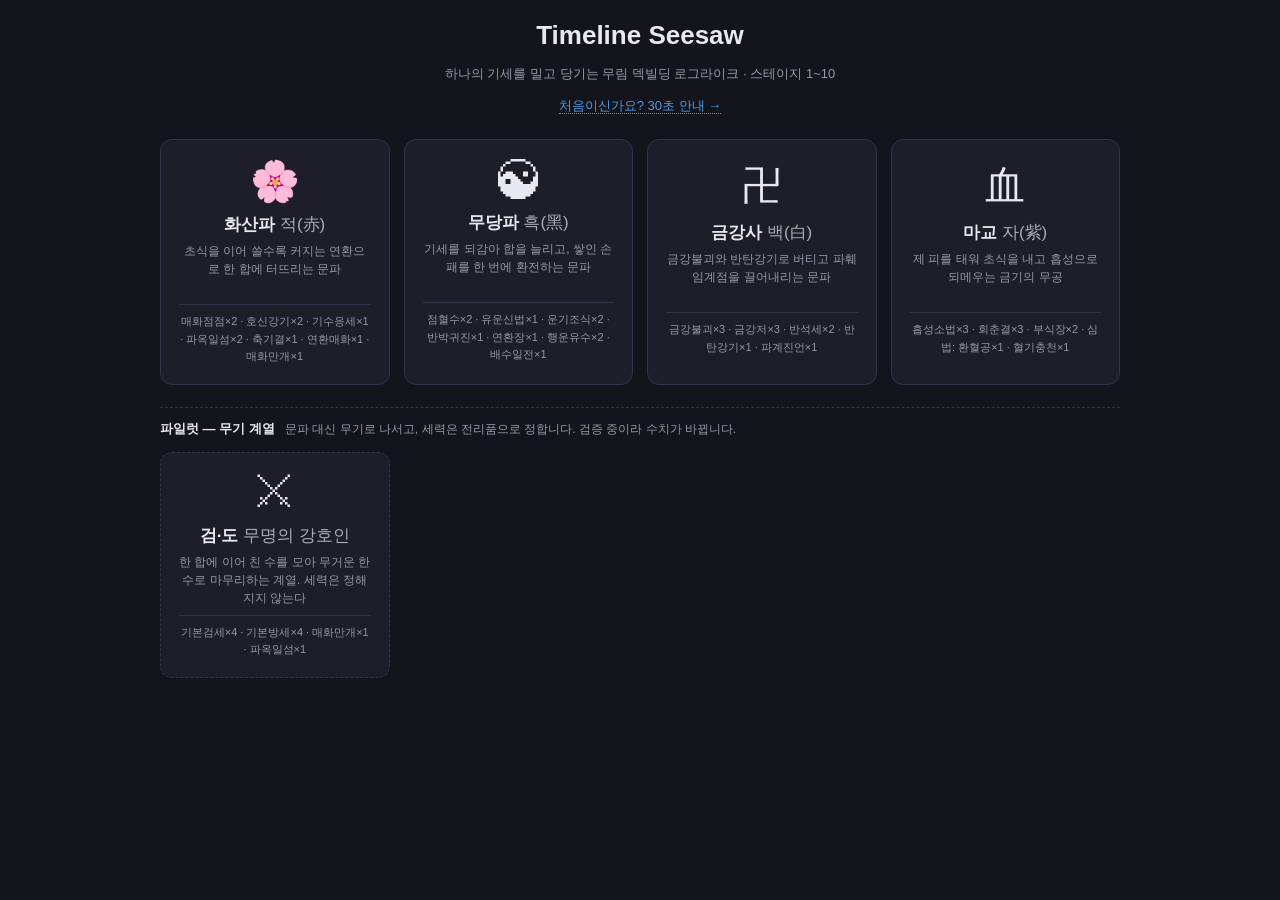
==== commit 369f2833: "feat(pilot): 무기 계열 파일럿 — 검·도 × 정파 / 마교 (ideanote/017 순서 1) 017-8 순서 1을 지금 4문파 데모와 나란히 올린다. 시작 화면에 "파" ====
--- a/web-demo/index.html
+++ b/web-demo/index.html
@@ -17,14 +17,19 @@
       <div class="deck-grid" id="deck-grid"></div>
     </section>
 
+    <!-- ── 출신 (파일럿 · ideanote/017) ─────────────────────── -->
+    <!-- ui.js의 ensureChrome()도 없으면 만든다 — 캐시된 index.html 대비 -->
+    <section class="screen hidden" id="screen-origin">
+      <h2 class="title">출신(出身)</h2>
+      <p class="subtitle" id="origin-sub"></p>
+      <div class="weapon-grid" id="origin-grid"></div>
+    </section>
+
     <!-- ── 신병이기 선택 ────────────────────────────────────── -->
     <section class="screen hidden" id="screen-weapon">
       <h2 class="title">신병이기(神兵利器)</h2>
       <p class="subtitle" id="weapon-sub"></p>
       <div class="weapon-grid" id="weapon-grid"></div>
-      <div class="reward-actions">
-        <button id="skip-weapon-btn" class="ghost-btn">맨손으로 나선다</button>
-      </div>
     </section>
 
     <!-- ── 전투 ─────────────────────────────────────────────── -->
@@ -145,9 +150,17 @@
       <div class="rules-box">
         <h3 class="rules-title">규칙은 두 개뿐입니다</h3>
         <div class="rules-body" id="rules-body"></div>
+        <details class="rules-fold" id="rules-term-fold">
+          <summary class="rules-fold-sum">용어 한 눈에</summary>
+          <dl class="rules-terms" id="rules-terms"></dl>
+        </details>
+        <button class="ghost-btn" id="rules-coach">안내 다시 보기</button>
         <button class="primary-btn" id="rules-close">알겠습니다</button>
       </div>
     </div>
+
+    <!-- 용어 풀이 말풍선. 화면들 밖에 둬야 어느 화면에서도 뜬다. -->
+    <div class="term-pop hidden" id="term-pop"></div>
 
   </div>
 
--- a/web-demo/style.css
+++ b/web-demo/style.css
@@ -459,7 +459,6 @@
 .weapon-card:hover { transform: translateY(-4px); border-color: var(--break); }
 .weapon-card .wc-icon { font-size: 28px; line-height: 1; }
 .weapon-card .wc-name { font-weight: 700; font-size: 15px; }
-.weapon-card .wc-hands { font-size: 11px; color: var(--text-dim); }
 .weapon-card .wc-rule {
   font-size: 12px; line-height: 1.5; color: var(--break);
   border-top: 1px dashed var(--panel-border); padding-top: 8px; margin-top: 2px;
@@ -650,3 +649,143 @@
    "규칙 ?"이 같은 일을 하고, 화면을 떠나게 만들 이유가 없다. */
 .guide-link { color: var(--gauge-e-safe); text-decoration: none; border-bottom: 1px dotted; }
 .guide-link:hover { color: var(--text); }
+
+/* ── 용어 점선과 말풍선 ──────────────────────────────────────────
+   설명문 안의 용어를 누르면 뜻이 뜬다. 점선은 "누를 수 있다"는 유일한
+   신호라서, 색까지 바꾸면 링크로 읽혀 화면이 떠날 것 같아진다. */
+.term {
+  border-bottom: 1px dotted currentColor;
+  cursor: help;
+}
+.term:hover { color: var(--text); }
+
+.term-pop {
+  position: fixed; z-index: 70;
+  display: flex; flex-direction: column; gap: 4px;
+  max-width: min(280px, calc(100vw - 24px));
+  padding: 9px 11px; border-radius: 8px;
+  background: #0e0e16;
+  border: 1px solid var(--panel-border);
+  box-shadow: 0 8px 24px rgba(0, 0, 0, 0.55);
+  font-size: 12px; line-height: 1.5;
+}
+.term-pop.hidden { display: none; }
+.term-pop b { color: var(--break); font-size: 12.5px; }
+.term-pop span { color: var(--text-dim); }
+
+/* 규칙 창 안의 용어 목록 — 규칙을 읽으러 온 사람이 용어까지 한 자리에서
+   본다. 기본은 접어 둔다: 규칙 두 개가 먼저 읽혀야 한다. */
+.rules-fold { margin-top: 14px; }
+.rules-fold-sum {
+  cursor: pointer; list-style: none;
+  font-size: 12.5px; color: var(--break);
+  padding: 6px 0;
+}
+.rules-fold-sum::-webkit-details-marker { display: none; }
+.rules-fold-sum::before { content: '▸ '; }
+.rules-fold[open] .rules-fold-sum::before { content: '▾ '; }
+.rules-terms { margin: 4px 0 0; }
+.rules-term {
+  display: flex; gap: 10px; padding: 6px 0;
+  border-bottom: 1px solid rgba(255, 255, 255, 0.06);
+  font-size: 12px; line-height: 1.5;
+}
+.rules-term:last-child { border-bottom: none; }
+.rules-term dt { flex: 0 0 84px; margin: 0; font-weight: 600; }
+.rules-term dd { margin: 0; color: var(--text-dim); }
+
+@media (max-width: 480px) {
+  .rules-term { flex-direction: column; gap: 1px; }
+  .rules-term dt { flex-basis: auto; }
+}
+
+/* ── 첫 합 코치마크 ──────────────────────────────────────────────
+   고리 안쪽만 밝고 바깥은 어둡게. box-shadow를 화면보다 크게 퍼뜨리면
+   구멍 뚫린 장막이 된다 — 가리킬 요소의 z-index를 건드리지 않아도 되어,
+   패널 안에 들어 있는 요소도 그대로 가리킬 수 있다. */
+.coach { position: fixed; inset: 0; z-index: 80; }
+.coach.hidden { display: none; }
+.coach-ring {
+  position: fixed;
+  border-radius: 8px;
+  border: 2px solid var(--break);
+  box-shadow: 0 0 0 9999px rgba(8, 8, 14, 0.76);
+  pointer-events: none;
+  transition: left 160ms ease, top 160ms ease, width 160ms ease, height 160ms ease;
+}
+.coach-tip {
+  position: fixed;
+  width: min(320px, calc(100vw - 20px));
+  padding: 13px 15px 12px;
+  border-radius: 10px;
+  background: var(--panel);
+  border: 1px solid var(--break);
+  box-shadow: 0 14px 38px rgba(0, 0, 0, 0.55);
+}
+.coach-step { font-size: 11px; color: var(--break); font-variant-numeric: tabular-nums; }
+.coach-text { margin: 6px 0 11px; font-size: 12.5px; line-height: 1.6; color: var(--text-dim); }
+.coach-text b { color: var(--text); font-weight: 600; }
+.coach-actions { display: flex; align-items: center; justify-content: space-between; gap: 10px; }
+.coach-actions .primary-btn { margin: 0; padding: 8px 18px; font-size: 13px; align-self: auto; }
+.coach-actions .ghost-btn { padding: 8px 10px; font-size: 12px; }
+
+/* 규칙 창의 버튼 두 개 */
+.rules-box .rules-fold + #rules-coach { margin-top: 12px; }
+#rules-coach { display: block; width: 100%; margin-top: 12px; }
+
+/* 적이 움직이는 동안. 손패를 죽여 누구 차례인지 읽히게 한다 —
+   pointer-events는 남긴다. 이때의 입력은 "남은 연출 건너뛰기"다. */
+.enemy-acting .hand-row,
+.enemy-acting #draw-btn {
+  opacity: 0.42;
+  filter: grayscale(0.5);
+  transition: opacity 180ms ease;
+}
+.enemy-acting .card:hover { transform: none; box-shadow: none; }
+
+/* 방어도가 먹은 몫. 실제로 깎인 체력 옆에 작게 붙는다 — 같은 크기로 쓰면
+   24px 두 덩어리가 되어 아바타 밖으로 삐져나간다. */
+.float-num small {
+  font-size: 12px; font-weight: 700; margin-left: 5px;
+  color: var(--text-dim); opacity: 0.9;
+}
+
+/* ── 파일럿 — 무기 계열 (ideanote/017) ──────────────────────────────
+   4문파와 나란히 보이되 섞여 보이지 않게, 줄을 따로 긋고 테두리를 점선으로. */
+.pilot-heading {
+  grid-column: 1 / -1;
+  display: flex; flex-wrap: wrap; align-items: baseline; gap: 4px 10px;
+  margin-top: 8px; padding-top: 12px; border-top: 1px dashed var(--panel-border);
+  font-size: 13px;
+}
+.pilot-heading span { color: var(--text-dim); font-size: 12px; }
+.deck-card.pilot { border-style: dashed; }
+.deck-card.BLADE:hover { border-color: #d0845a; }
+.card.BLADE { background: linear-gradient(160deg, #2a1c14, #1a1310); border-color: #7a4a2c; }
+.card.BLADE:hover { border-color: #d0845a; }
+.card.BLADE .card-cost { background: #b8643a; }
+.card.f-orthodox { box-shadow: inset 0 -3px 0 #5aa0d0; }
+.card.f-demonic { box-shadow: inset 0 -3px 0 #b04a8a; }
+.card.full { border-color: var(--break); }
+
+.origin-card.fac-orthodox:hover { border-color: #5aa0d0; }
+.origin-card.fac-demonic:hover { border-color: #b04a8a; }
+
+/* 전리품 이름표 — 희귀도는 테두리로, 세력은 칩으로 */
+.rc-tags { display: flex; flex-wrap: wrap; gap: 4px; margin-bottom: 6px; }
+.rar-chip, .fac-chip {
+  font-size: 10px; padding: 1px 6px; border-radius: 8px;
+  border: 1px solid var(--panel-border); color: var(--text-dim);
+}
+.rar-chip.rar-2 { color: #7fc3e8; border-color: #3a6a88; }
+.rar-chip.rar-3 { color: var(--break); border-color: #8a7020; }
+.rar-chip.rar-ult { color: #ffb3ad; border-color: #a04a40; }
+.fac-chip.fac-orthodox { color: #8cc8f0; border-color: #3a6a88; }
+.fac-chip.fac-demonic { color: #e090c8; border-color: #804070; }
+.reward-card.rar-2 { border-color: #3a6a88; }
+.reward-card.rar-3 { border-color: #8a7020; }
+.reward-card.rar-ult { border-color: #a04a40; box-shadow: 0 0 0 1px #a04a40 inset; }
+.rc-ult {
+  margin-top: 8px; padding-top: 6px; border-top: 1px dashed var(--panel-border);
+  font-size: 11px; line-height: 1.5; color: var(--text-dim);
+}
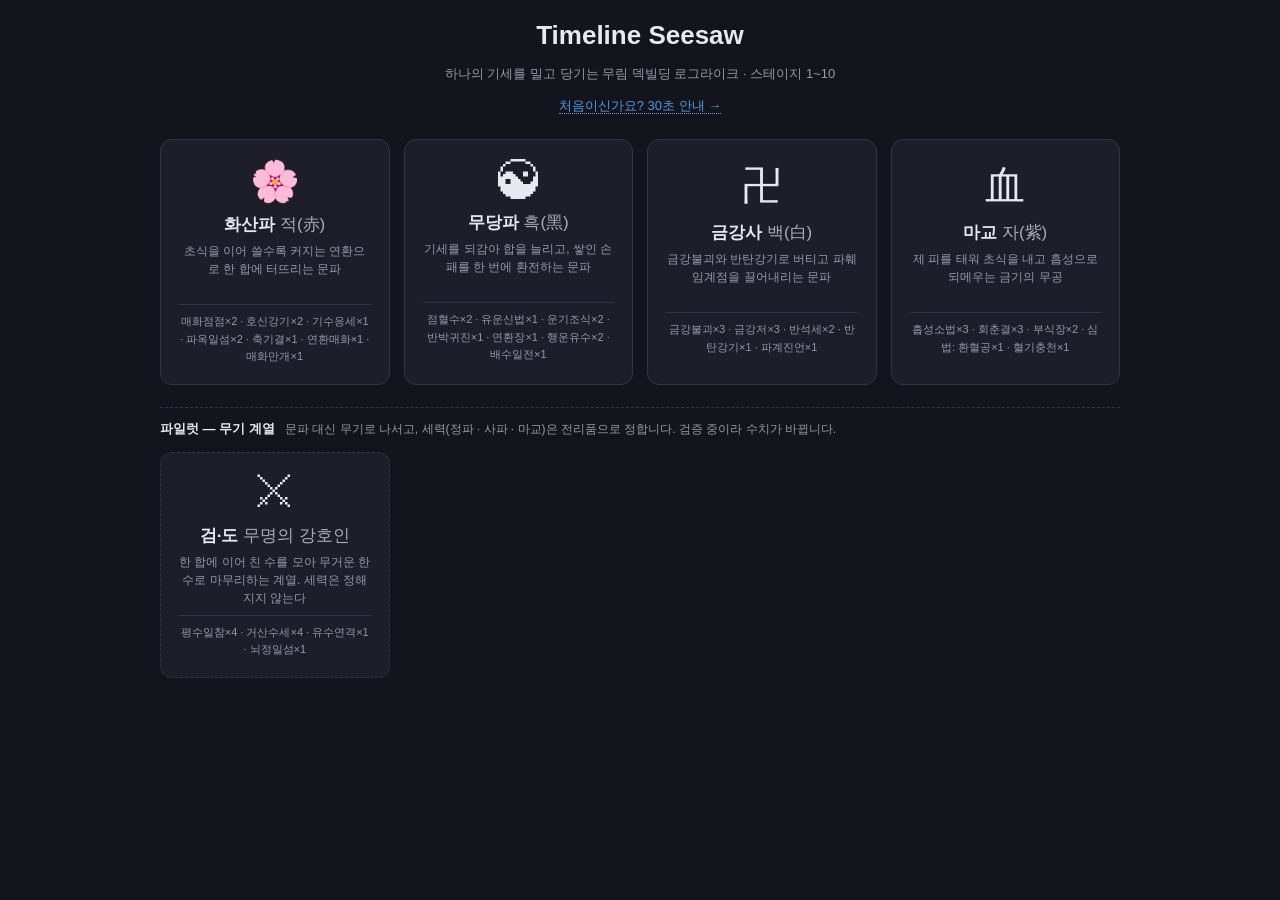
==== commit 590e90d8: "feat(pilot): 파일럿 1.5 — 계열 카드 새로 · 마무리 · 검-1 · 시작 부스터 · 오의 · 사파 ideanote/drafts/017-pilot-1.5.md대로 we" ====
--- a/web-demo/index.html
+++ b/web-demo/index.html
@@ -17,10 +17,10 @@
       <div class="deck-grid" id="deck-grid"></div>
     </section>
 
-    <!-- ── 출신 (파일럿 · ideanote/017) ─────────────────────── -->
+    <!-- ── 시작 부스터 (파일럿 1.5 · ideanote/drafts/017-pilot-1.5) ── -->
     <!-- ui.js의 ensureChrome()도 없으면 만든다 — 캐시된 index.html 대비 -->
     <section class="screen hidden" id="screen-origin">
-      <h2 class="title">출신(出身)</h2>
+      <h2 class="title">이번 강호 생에는</h2>
       <p class="subtitle" id="origin-sub"></p>
       <div class="weapon-grid" id="origin-grid"></div>
     </section>
--- a/web-demo/style.css
+++ b/web-demo/style.css
@@ -766,10 +766,13 @@
 .card.BLADE .card-cost { background: #b8643a; }
 .card.f-orthodox { box-shadow: inset 0 -3px 0 #5aa0d0; }
 .card.f-demonic { box-shadow: inset 0 -3px 0 #b04a8a; }
+.card.f-heterodox { box-shadow: inset 0 -3px 0 #5aa070; }
 .card.full { border-color: var(--break); }
 
 .origin-card.fac-orthodox:hover { border-color: #5aa0d0; }
 .origin-card.fac-demonic:hover { border-color: #b04a8a; }
+.origin-card.fac-heterodox:hover { border-color: #5aa070; }
+.booster-kind { font-size: 10px; color: var(--text-dim); border: 1px solid var(--panel-border); border-radius: 8px; padding: 0 5px; margin-left: 4px; vertical-align: middle; }
 
 /* 전리품 이름표 — 희귀도는 테두리로, 세력은 칩으로 */
 .rc-tags { display: flex; flex-wrap: wrap; gap: 4px; margin-bottom: 6px; }
@@ -782,6 +785,7 @@
 .rar-chip.rar-ult { color: #ffb3ad; border-color: #a04a40; }
 .fac-chip.fac-orthodox { color: #8cc8f0; border-color: #3a6a88; }
 .fac-chip.fac-demonic { color: #e090c8; border-color: #804070; }
+.fac-chip.fac-heterodox { color: #90d8a0; border-color: #3a7048; }
 .reward-card.rar-2 { border-color: #3a6a88; }
 .reward-card.rar-3 { border-color: #8a7020; }
 .reward-card.rar-ult { border-color: #a04a40; box-shadow: 0 0 0 1px #a04a40 inset; }
